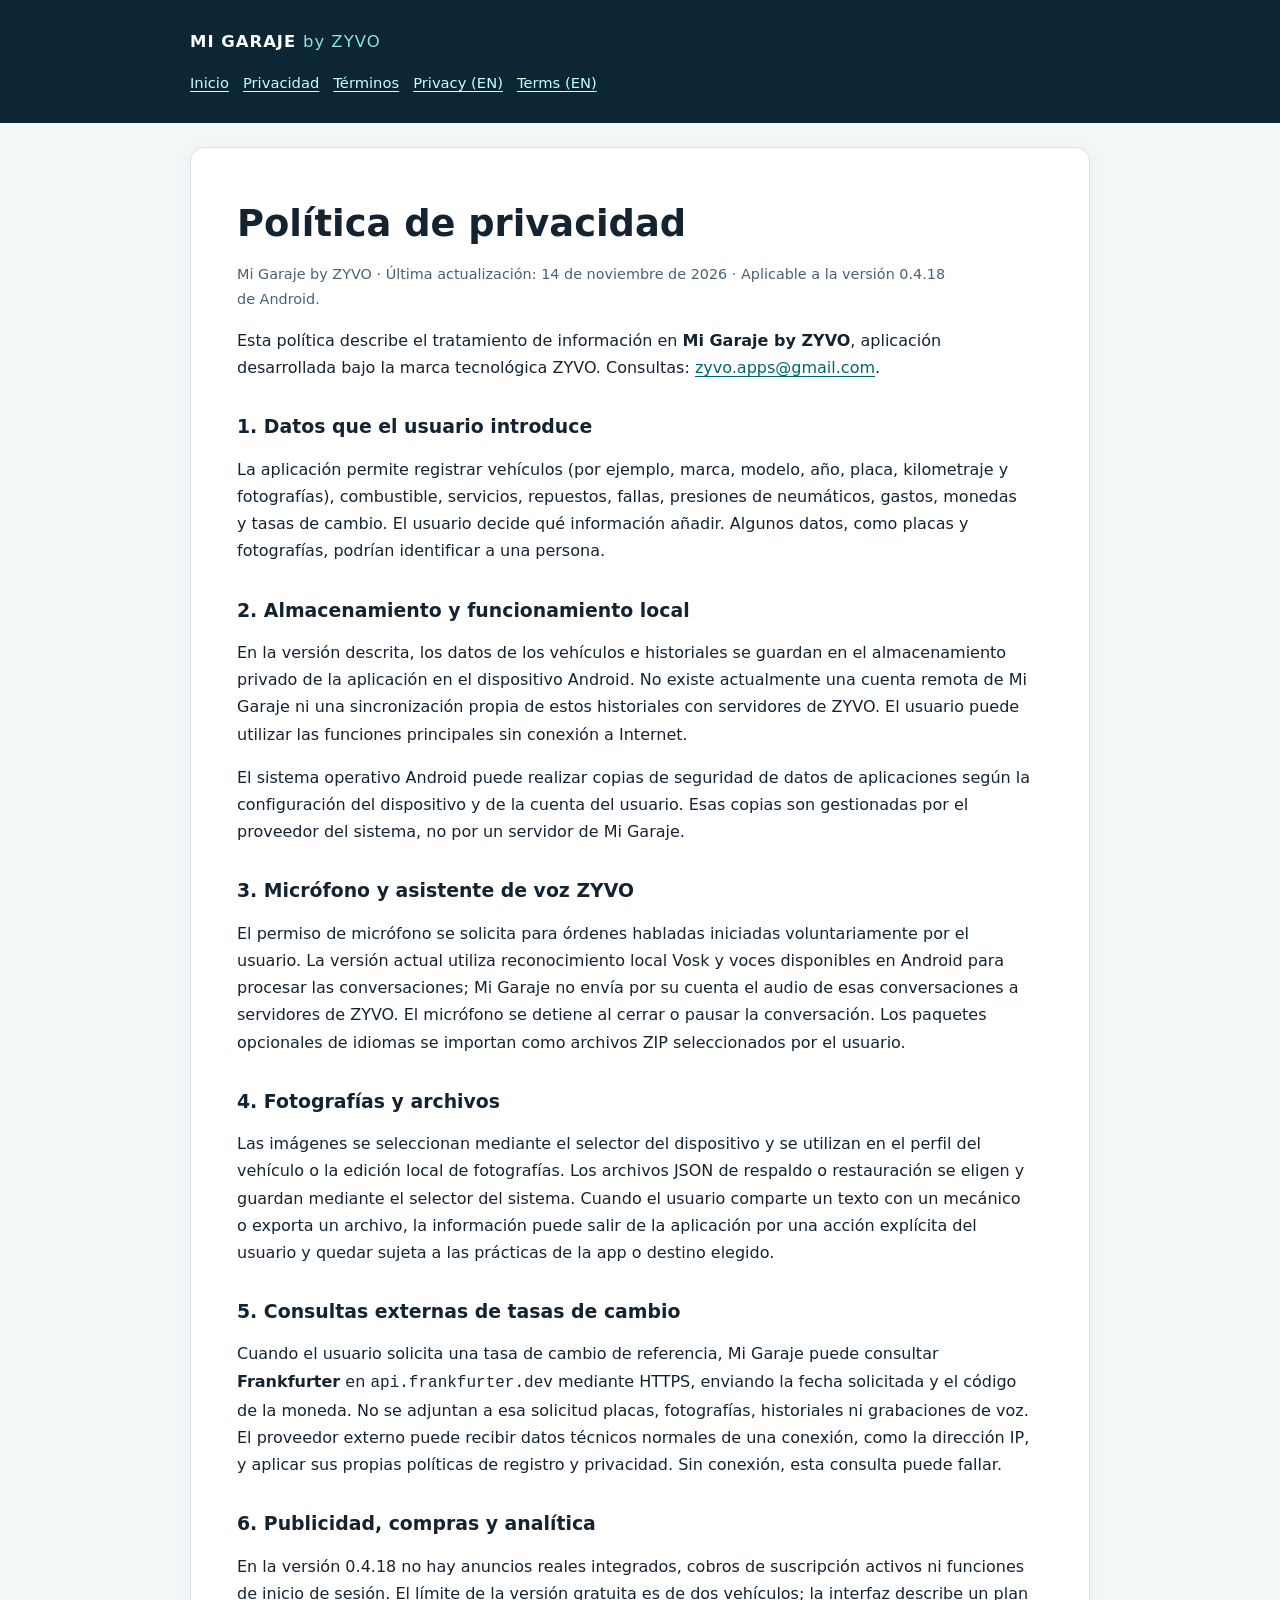
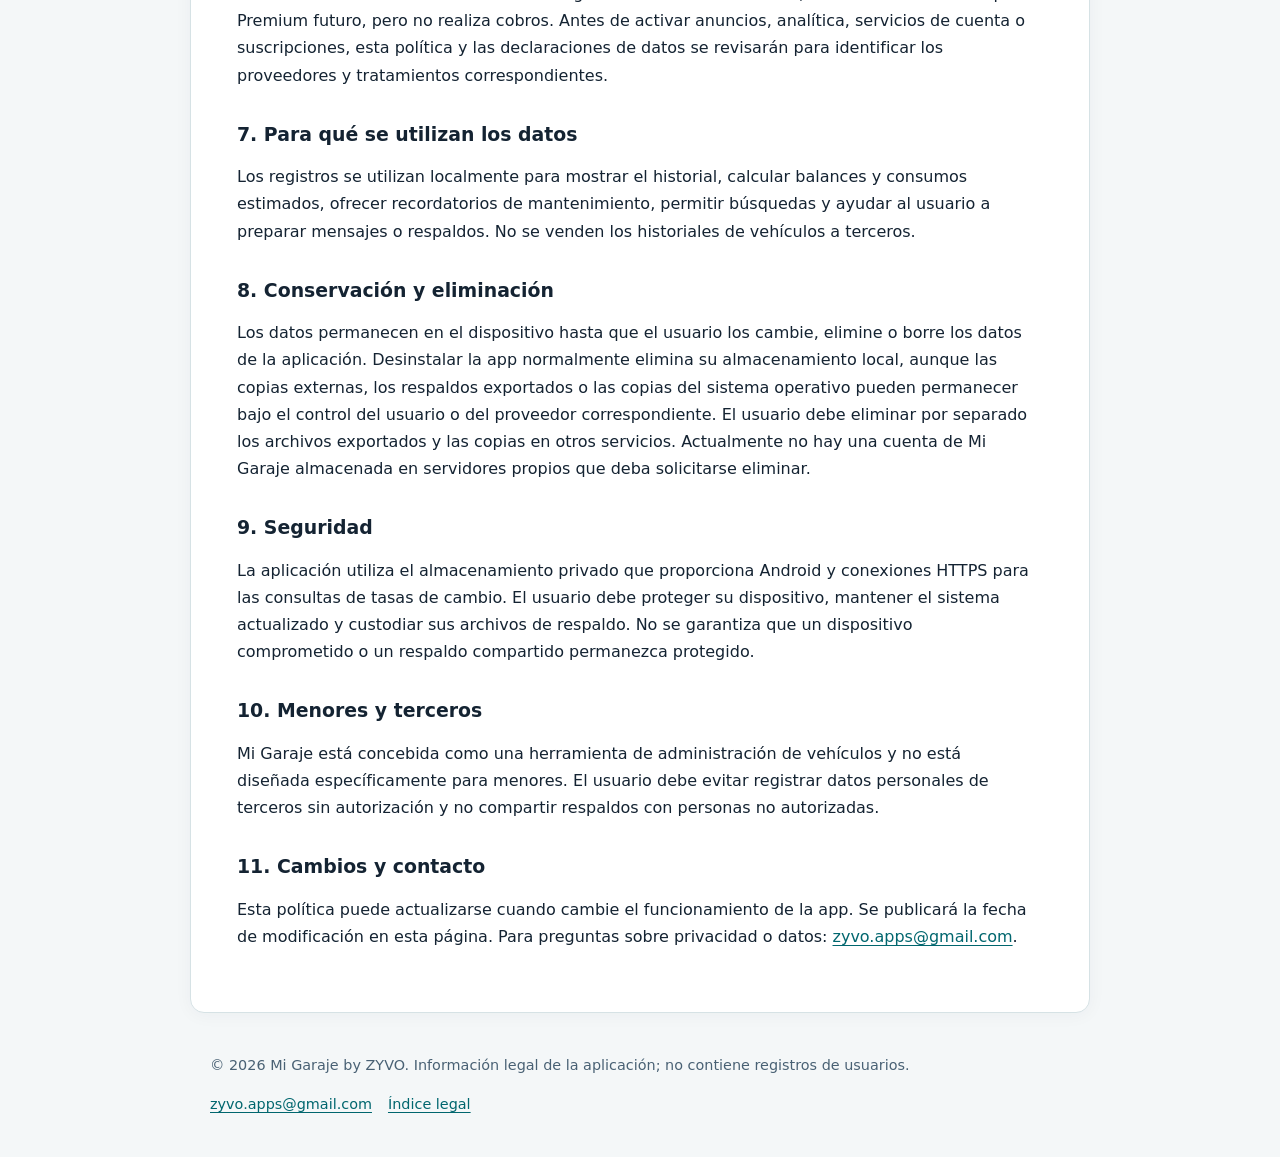
==== privacidad.html @ de1956bf "Publicar documentos legales — Mi Garaje by ZYVO" ====
<!doctype html>
<html lang="es"><head><meta charset="utf-8"><meta name="viewport" content="width=device-width,initial-scale=1">
<meta name="robots" content="index,follow"><meta name="description" content="Información legal y privacidad de Mi Garaje by ZYVO.">
<title>Política de privacidad | Mi Garaje by ZYVO</title><link rel="stylesheet" href="style.css"></head>
<body><header><div class="wrap"><div class="brand">MI GARAJE <span class="by">by ZYVO</span></div><nav>
<a href="index.html">Inicio</a><a href="privacidad.html">Privacidad</a><a href="terminos.html">Términos</a>
<a href="privacy.html">Privacy (EN)</a><a href="terms.html">Terms (EN)</a></nav></div></header>
<main>
<h1>Política de privacidad</h1><p class="meta">Mi Garaje by ZYVO · Última actualización: 14 de noviembre de 2026 · Aplicable a la versión 0.4.18 de Android.</p>
<p>Esta política describe el tratamiento de información en <strong>Mi Garaje by ZYVO</strong>, aplicación desarrollada bajo la marca tecnológica ZYVO. Consultas: <a href="mailto:zyvo.apps@gmail.com">zyvo.apps@gmail.com</a>.</p>
<h2>1. Datos que el usuario introduce</h2><p>La aplicación permite registrar vehículos (por ejemplo, marca, modelo, año, placa, kilometraje y fotografías), combustible, servicios, repuestos, fallas, presiones de neumáticos, gastos, monedas y tasas de cambio. El usuario decide qué información añadir. Algunos datos, como placas y fotografías, podrían identificar a una persona.</p>
<h2>2. Almacenamiento y funcionamiento local</h2><p>En la versión descrita, los datos de los vehículos e historiales se guardan en el almacenamiento privado de la aplicación en el dispositivo Android. No existe actualmente una cuenta remota de Mi Garaje ni una sincronización propia de estos historiales con servidores de ZYVO. El usuario puede utilizar las funciones principales sin conexión a Internet.</p><p>El sistema operativo Android puede realizar copias de seguridad de datos de aplicaciones según la configuración del dispositivo y de la cuenta del usuario. Esas copias son gestionadas por el proveedor del sistema, no por un servidor de Mi Garaje.</p>
<h2>3. Micrófono y asistente de voz ZYVO</h2><p>El permiso de micrófono se solicita para órdenes habladas iniciadas voluntariamente por el usuario. La versión actual utiliza reconocimiento local Vosk y voces disponibles en Android para procesar las conversaciones; Mi Garaje no envía por su cuenta el audio de esas conversaciones a servidores de ZYVO. El micrófono se detiene al cerrar o pausar la conversación. Los paquetes opcionales de idiomas se importan como archivos ZIP seleccionados por el usuario.</p>
<h2>4. Fotografías y archivos</h2><p>Las imágenes se seleccionan mediante el selector del dispositivo y se utilizan en el perfil del vehículo o la edición local de fotografías. Los archivos JSON de respaldo o restauración se eligen y guardan mediante el selector del sistema. Cuando el usuario comparte un texto con un mecánico o exporta un archivo, la información puede salir de la aplicación por una acción explícita del usuario y quedar sujeta a las prácticas de la app o destino elegido.</p>
<h2>5. Consultas externas de tasas de cambio</h2><p>Cuando el usuario solicita una tasa de cambio de referencia, Mi Garaje puede consultar <strong>Frankfurter</strong> en <code>api.frankfurter.dev</code> mediante HTTPS, enviando la fecha solicitada y el código de la moneda. No se adjuntan a esa solicitud placas, fotografías, historiales ni grabaciones de voz. El proveedor externo puede recibir datos técnicos normales de una conexión, como la dirección IP, y aplicar sus propias políticas de registro y privacidad. Sin conexión, esta consulta puede fallar.</p>
<h2>6. Publicidad, compras y analítica</h2><p>En la versión 0.4.18 no hay anuncios reales integrados, cobros de suscripción activos ni funciones de inicio de sesión. El límite de la versión gratuita es de dos vehículos; la interfaz describe un plan Premium futuro, pero no realiza cobros. Antes de activar anuncios, analítica, servicios de cuenta o suscripciones, esta política y las declaraciones de datos se revisarán para identificar los proveedores y tratamientos correspondientes.</p>
<h2>7. Para qué se utilizan los datos</h2><p>Los registros se utilizan localmente para mostrar el historial, calcular balances y consumos estimados, ofrecer recordatorios de mantenimiento, permitir búsquedas y ayudar al usuario a preparar mensajes o respaldos. No se venden los historiales de vehículos a terceros.</p>
<h2>8. Conservación y eliminación</h2><p>Los datos permanecen en el dispositivo hasta que el usuario los cambie, elimine o borre los datos de la aplicación. Desinstalar la app normalmente elimina su almacenamiento local, aunque las copias externas, los respaldos exportados o las copias del sistema operativo pueden permanecer bajo el control del usuario o del proveedor correspondiente. El usuario debe eliminar por separado los archivos exportados y las copias en otros servicios. Actualmente no hay una cuenta de Mi Garaje almacenada en servidores propios que deba solicitarse eliminar.</p>
<h2>9. Seguridad</h2><p>La aplicación utiliza el almacenamiento privado que proporciona Android y conexiones HTTPS para las consultas de tasas de cambio. El usuario debe proteger su dispositivo, mantener el sistema actualizado y custodiar sus archivos de respaldo. No se garantiza que un dispositivo comprometido o un respaldo compartido permanezca protegido.</p>
<h2>10. Menores y terceros</h2><p>Mi Garaje está concebida como una herramienta de administración de vehículos y no está diseñada específicamente para menores. El usuario debe evitar registrar datos personales de terceros sin autorización y no compartir respaldos con personas no autorizadas.</p>
<h2>11. Cambios y contacto</h2><p>Esta política puede actualizarse cuando cambie el funcionamiento de la app. Se publicará la fecha de modificación en esta página. Para preguntas sobre privacidad o datos: <a href="mailto:zyvo.apps@gmail.com">zyvo.apps@gmail.com</a>.</p>
</main><footer><p>© 2026 Mi Garaje by ZYVO. Información legal de la aplicación; no contiene registros de usuarios.</p><p><a href="mailto:zyvo.apps@gmail.com">zyvo.apps@gmail.com</a><a href="index.html">Índice legal</a></p></footer></body></html>
---- style.css ----
:root{color-scheme:light;--ink:#142332;--sub:#496174;--accent:#007d82;--bg:#f4f7f8;--border:#d6e2e5}
*{box-sizing:border-box}html{scroll-behavior:smooth}body{margin:0;background:var(--bg);color:var(--ink);font:16px/1.7 system-ui,-apple-system,"Segoe UI",Roboto,Arial,sans-serif}
a{color:#00666e;text-underline-offset:3px}a:focus-visible{outline:3px solid #0ca2aa;outline-offset:3px}
header{background:#0d2634;color:white;padding:28px 20px}
.wrap{max-width:900px;margin:auto}.brand{font-weight:800;letter-spacing:.06em;font-size:1.03rem;color:#fff}.by{font-weight:500;color:#8de0e0}
header a{color:#c3ffff}nav{display:flex;flex-wrap:wrap;gap:14px;margin-top:14px;font-size:.92rem}
main{max-width:900px;margin:24px auto 40px;background:#fff;border:1px solid var(--border);border-radius:14px;padding:clamp(22px,5vw,46px);box-shadow:0 2px 18px #17364a0b}
h1{font-size:clamp(1.65rem,4vw,2.3rem);line-height:1.25;margin:.2em 0 .4em}
h2{font-size:1.18rem;line-height:1.4;margin:2rem 0 .5rem}p,li{max-width:78ch}
.lead{font-size:1.1rem;color:var(--sub)}.meta{color:var(--sub);font-size:.9rem}
.cards{display:grid;grid-template-columns:repeat(auto-fit,minmax(230px,1fr));gap:16px;margin:2rem 0}
.card{border:1px solid var(--border);border-radius:12px;padding:21px;background:#f8fbfb}.card h2{margin:0 0 .5rem}.card p{margin:.2rem 0 1rem}.card a{font-weight:700}
.note{border-left:4px solid var(--accent);padding:10px 16px;background:#ecfafa;border-radius:4px}
ul{padding-left:1.3em}footer{max-width:900px;margin:0 auto 42px;padding:0 20px;color:var(--sub);font-size:.9rem}
footer a{margin-right:16px}@media(max-width:650px){main{margin:12px;padding:22px 18px;border-radius:0;border-left:0;border-right:0}header{padding:20px 17px}body{font-size:15.5px}}
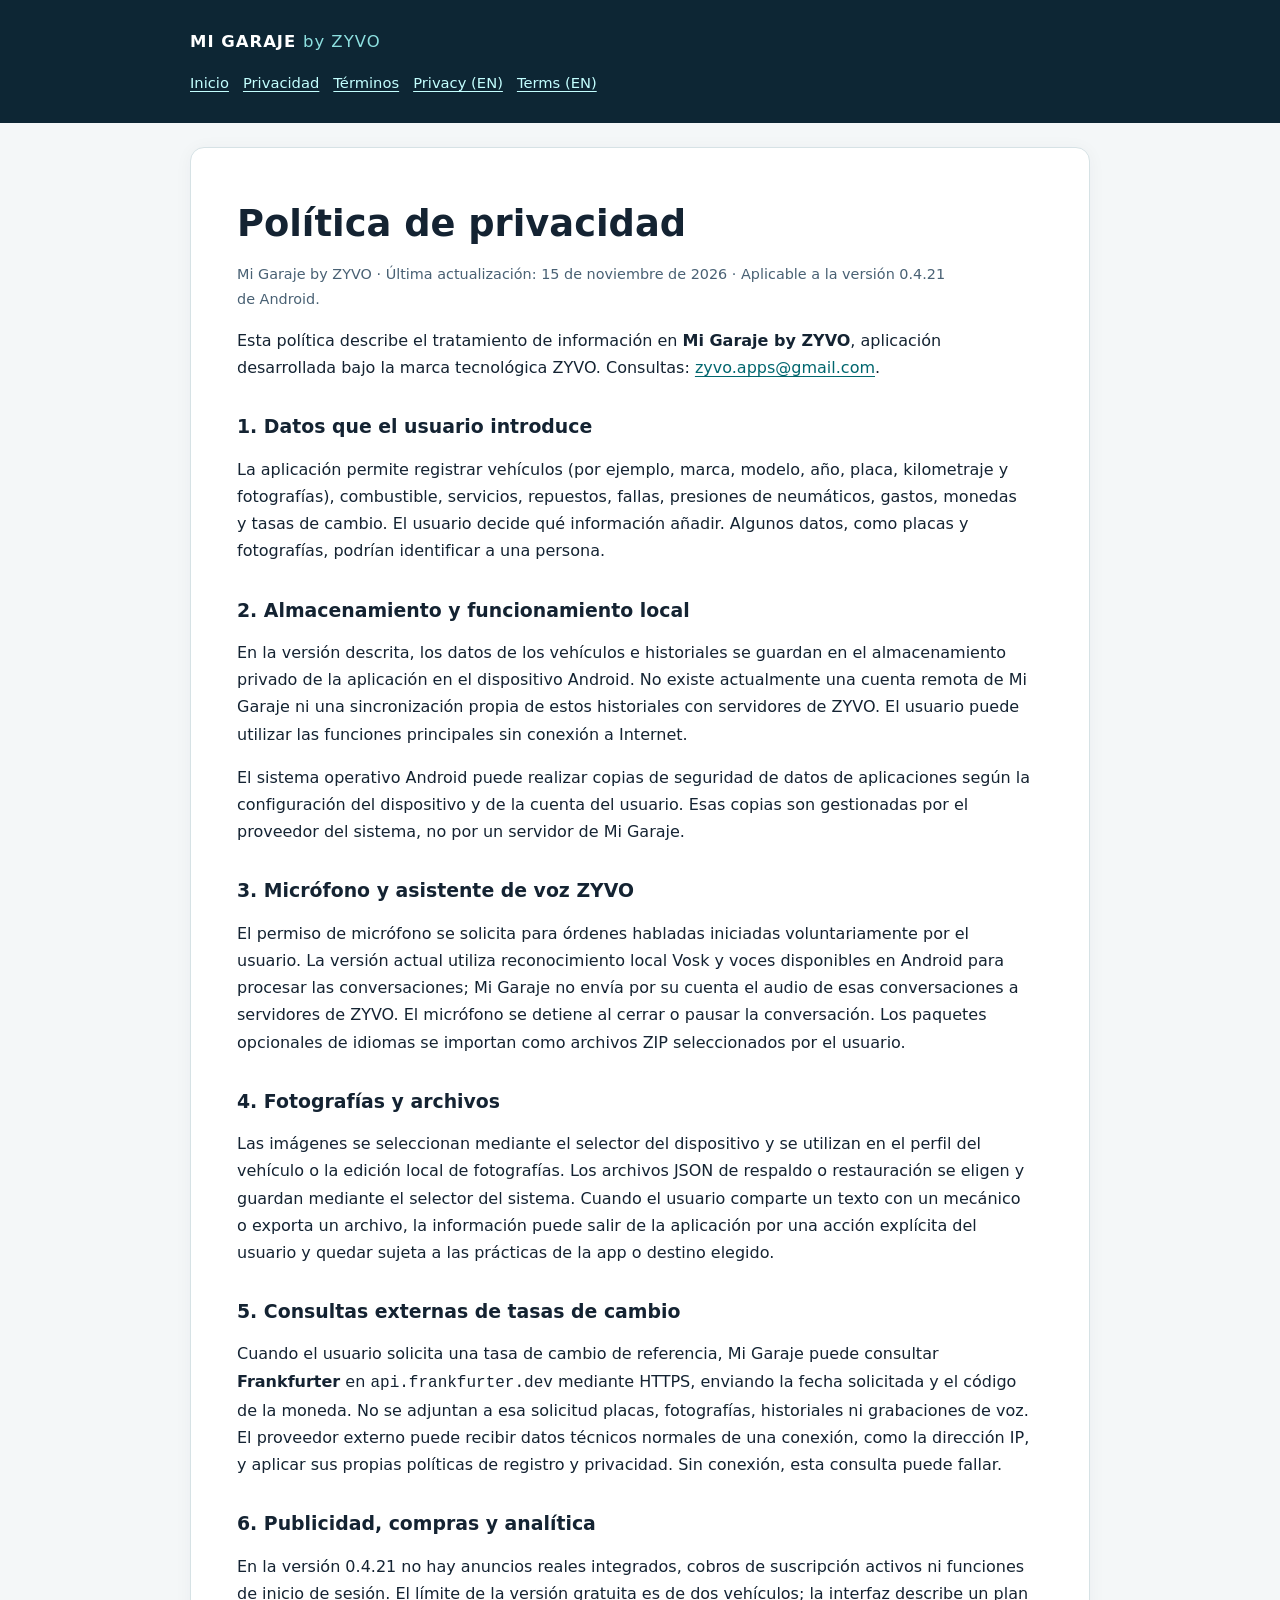
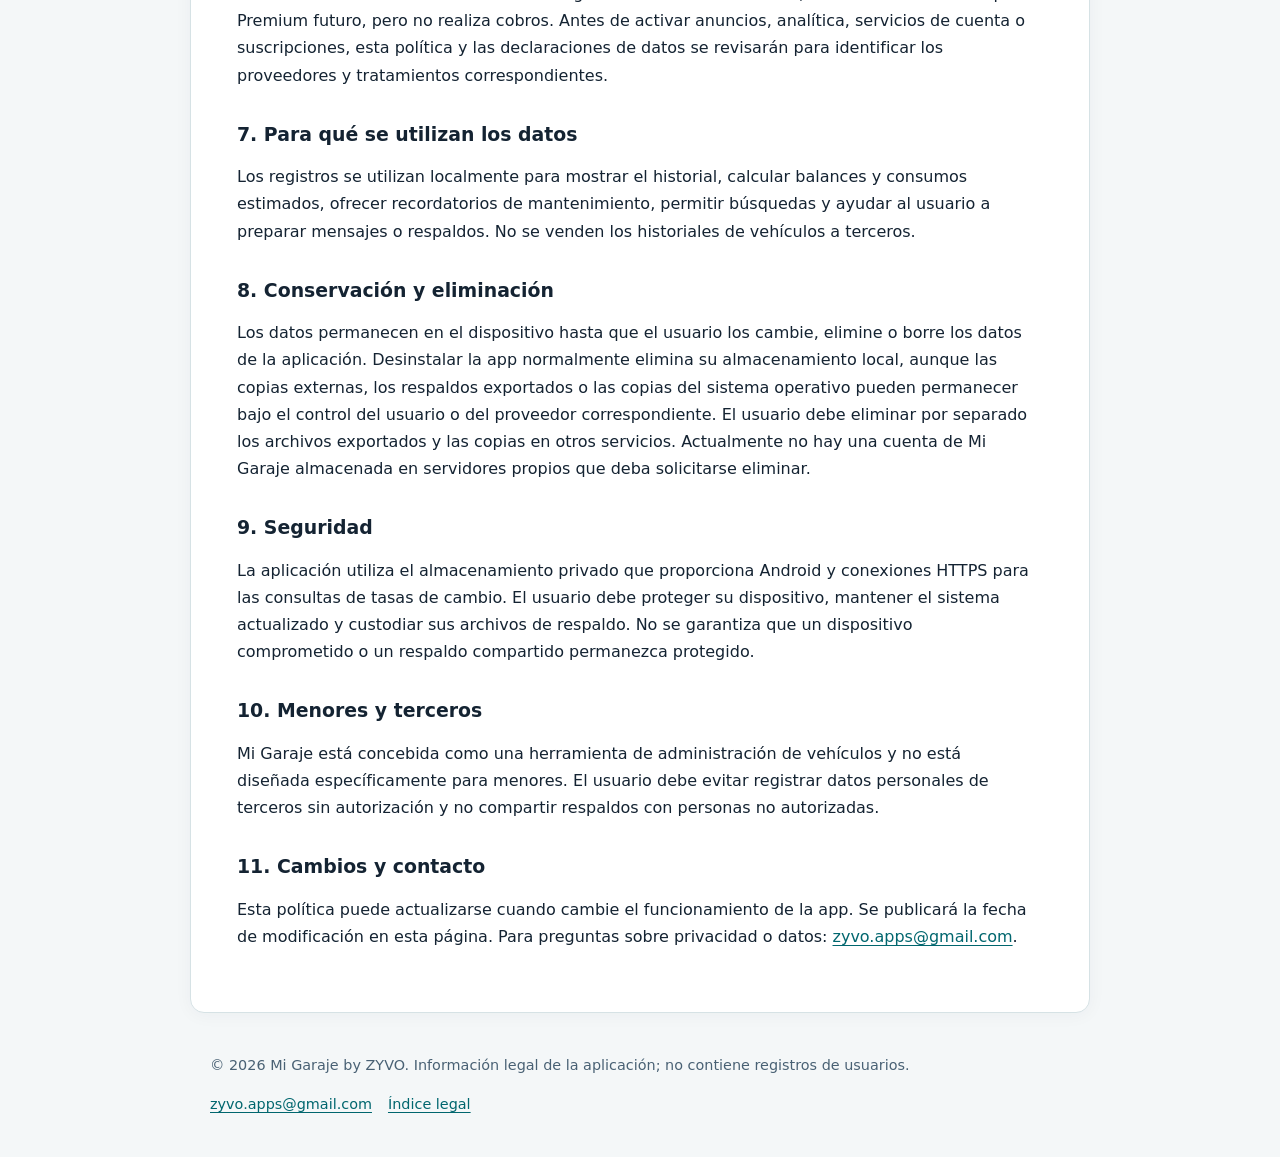
==== commit f479f3ba: "Actualizar privacidad para Mi Garaje 0.4.21" ====
--- a/privacidad.html
+++ b/privacidad.html
@@ -6,17 +6,17 @@
 <a href="index.html">Inicio</a><a href="privacidad.html">Privacidad</a><a href="terminos.html">Términos</a>
 <a href="privacy.html">Privacy (EN)</a><a href="terms.html">Terms (EN)</a></nav></div></header>
 <main>
-<h1>Política de privacidad</h1><p class="meta">Mi Garaje by ZYVO · Última actualización: 14 de noviembre de 2026 · Aplicable a la versión 0.4.18 de Android.</p>
+<h1>Política de privacidad</h1><p class="meta">Mi Garaje by ZYVO · Última actualización: 15 de noviembre de 2026 · Aplicable a la versión 0.4.21 de Android.</p>
 <p>Esta política describe el tratamiento de información en <strong>Mi Garaje by ZYVO</strong>, aplicación desarrollada bajo la marca tecnológica ZYVO. Consultas: <a href="mailto:zyvo.apps@gmail.com">zyvo.apps@gmail.com</a>.</p>
 <h2>1. Datos que el usuario introduce</h2><p>La aplicación permite registrar vehículos (por ejemplo, marca, modelo, año, placa, kilometraje y fotografías), combustible, servicios, repuestos, fallas, presiones de neumáticos, gastos, monedas y tasas de cambio. El usuario decide qué información añadir. Algunos datos, como placas y fotografías, podrían identificar a una persona.</p>
 <h2>2. Almacenamiento y funcionamiento local</h2><p>En la versión descrita, los datos de los vehículos e historiales se guardan en el almacenamiento privado de la aplicación en el dispositivo Android. No existe actualmente una cuenta remota de Mi Garaje ni una sincronización propia de estos historiales con servidores de ZYVO. El usuario puede utilizar las funciones principales sin conexión a Internet.</p><p>El sistema operativo Android puede realizar copias de seguridad de datos de aplicaciones según la configuración del dispositivo y de la cuenta del usuario. Esas copias son gestionadas por el proveedor del sistema, no por un servidor de Mi Garaje.</p>
 <h2>3. Micrófono y asistente de voz ZYVO</h2><p>El permiso de micrófono se solicita para órdenes habladas iniciadas voluntariamente por el usuario. La versión actual utiliza reconocimiento local Vosk y voces disponibles en Android para procesar las conversaciones; Mi Garaje no envía por su cuenta el audio de esas conversaciones a servidores de ZYVO. El micrófono se detiene al cerrar o pausar la conversación. Los paquetes opcionales de idiomas se importan como archivos ZIP seleccionados por el usuario.</p>
 <h2>4. Fotografías y archivos</h2><p>Las imágenes se seleccionan mediante el selector del dispositivo y se utilizan en el perfil del vehículo o la edición local de fotografías. Los archivos JSON de respaldo o restauración se eligen y guardan mediante el selector del sistema. Cuando el usuario comparte un texto con un mecánico o exporta un archivo, la información puede salir de la aplicación por una acción explícita del usuario y quedar sujeta a las prácticas de la app o destino elegido.</p>
 <h2>5. Consultas externas de tasas de cambio</h2><p>Cuando el usuario solicita una tasa de cambio de referencia, Mi Garaje puede consultar <strong>Frankfurter</strong> en <code>api.frankfurter.dev</code> mediante HTTPS, enviando la fecha solicitada y el código de la moneda. No se adjuntan a esa solicitud placas, fotografías, historiales ni grabaciones de voz. El proveedor externo puede recibir datos técnicos normales de una conexión, como la dirección IP, y aplicar sus propias políticas de registro y privacidad. Sin conexión, esta consulta puede fallar.</p>
-<h2>6. Publicidad, compras y analítica</h2><p>En la versión 0.4.18 no hay anuncios reales integrados, cobros de suscripción activos ni funciones de inicio de sesión. El límite de la versión gratuita es de dos vehículos; la interfaz describe un plan Premium futuro, pero no realiza cobros. Antes de activar anuncios, analítica, servicios de cuenta o suscripciones, esta política y las declaraciones de datos se revisarán para identificar los proveedores y tratamientos correspondientes.</p>
+<h2>6. Publicidad, compras y analítica</h2><p>En la versión 0.4.21 no hay anuncios reales integrados, cobros de suscripción activos ni funciones de inicio de sesión. El límite de la versión gratuita es de dos vehículos; la interfaz describe un plan Premium futuro, pero no realiza cobros. Antes de activar anuncios, analítica, servicios de cuenta o suscripciones, esta política y las declaraciones de datos se revisarán para identificar los proveedores y tratamientos correspondientes.</p>
 <h2>7. Para qué se utilizan los datos</h2><p>Los registros se utilizan localmente para mostrar el historial, calcular balances y consumos estimados, ofrecer recordatorios de mantenimiento, permitir búsquedas y ayudar al usuario a preparar mensajes o respaldos. No se venden los historiales de vehículos a terceros.</p>
 <h2>8. Conservación y eliminación</h2><p>Los datos permanecen en el dispositivo hasta que el usuario los cambie, elimine o borre los datos de la aplicación. Desinstalar la app normalmente elimina su almacenamiento local, aunque las copias externas, los respaldos exportados o las copias del sistema operativo pueden permanecer bajo el control del usuario o del proveedor correspondiente. El usuario debe eliminar por separado los archivos exportados y las copias en otros servicios. Actualmente no hay una cuenta de Mi Garaje almacenada en servidores propios que deba solicitarse eliminar.</p>
 <h2>9. Seguridad</h2><p>La aplicación utiliza el almacenamiento privado que proporciona Android y conexiones HTTPS para las consultas de tasas de cambio. El usuario debe proteger su dispositivo, mantener el sistema actualizado y custodiar sus archivos de respaldo. No se garantiza que un dispositivo comprometido o un respaldo compartido permanezca protegido.</p>
 <h2>10. Menores y terceros</h2><p>Mi Garaje está concebida como una herramienta de administración de vehículos y no está diseñada específicamente para menores. El usuario debe evitar registrar datos personales de terceros sin autorización y no compartir respaldos con personas no autorizadas.</p>
 <h2>11. Cambios y contacto</h2><p>Esta política puede actualizarse cuando cambie el funcionamiento de la app. Se publicará la fecha de modificación en esta página. Para preguntas sobre privacidad o datos: <a href="mailto:zyvo.apps@gmail.com">zyvo.apps@gmail.com</a>.</p>
-</main><footer><p>© 2026 Mi Garaje by ZYVO. Información legal de la aplicación; no contiene registros de usuarios.</p><p><a href="mailto:zyvo.apps@gmail.com">zyvo.apps@gmail.com</a><a href="index.html">Índice legal</a></p></footer></body></html>+</main><footer><p>© 2026 Mi Garaje by ZYVO. Información legal de la aplicación; no contiene registros de usuarios.</p><p><a href="mailto:zyvo.apps@gmail.com">zyvo.apps@gmail.com</a><a href="index.html">Índice legal</a></p></footer></body></html>
